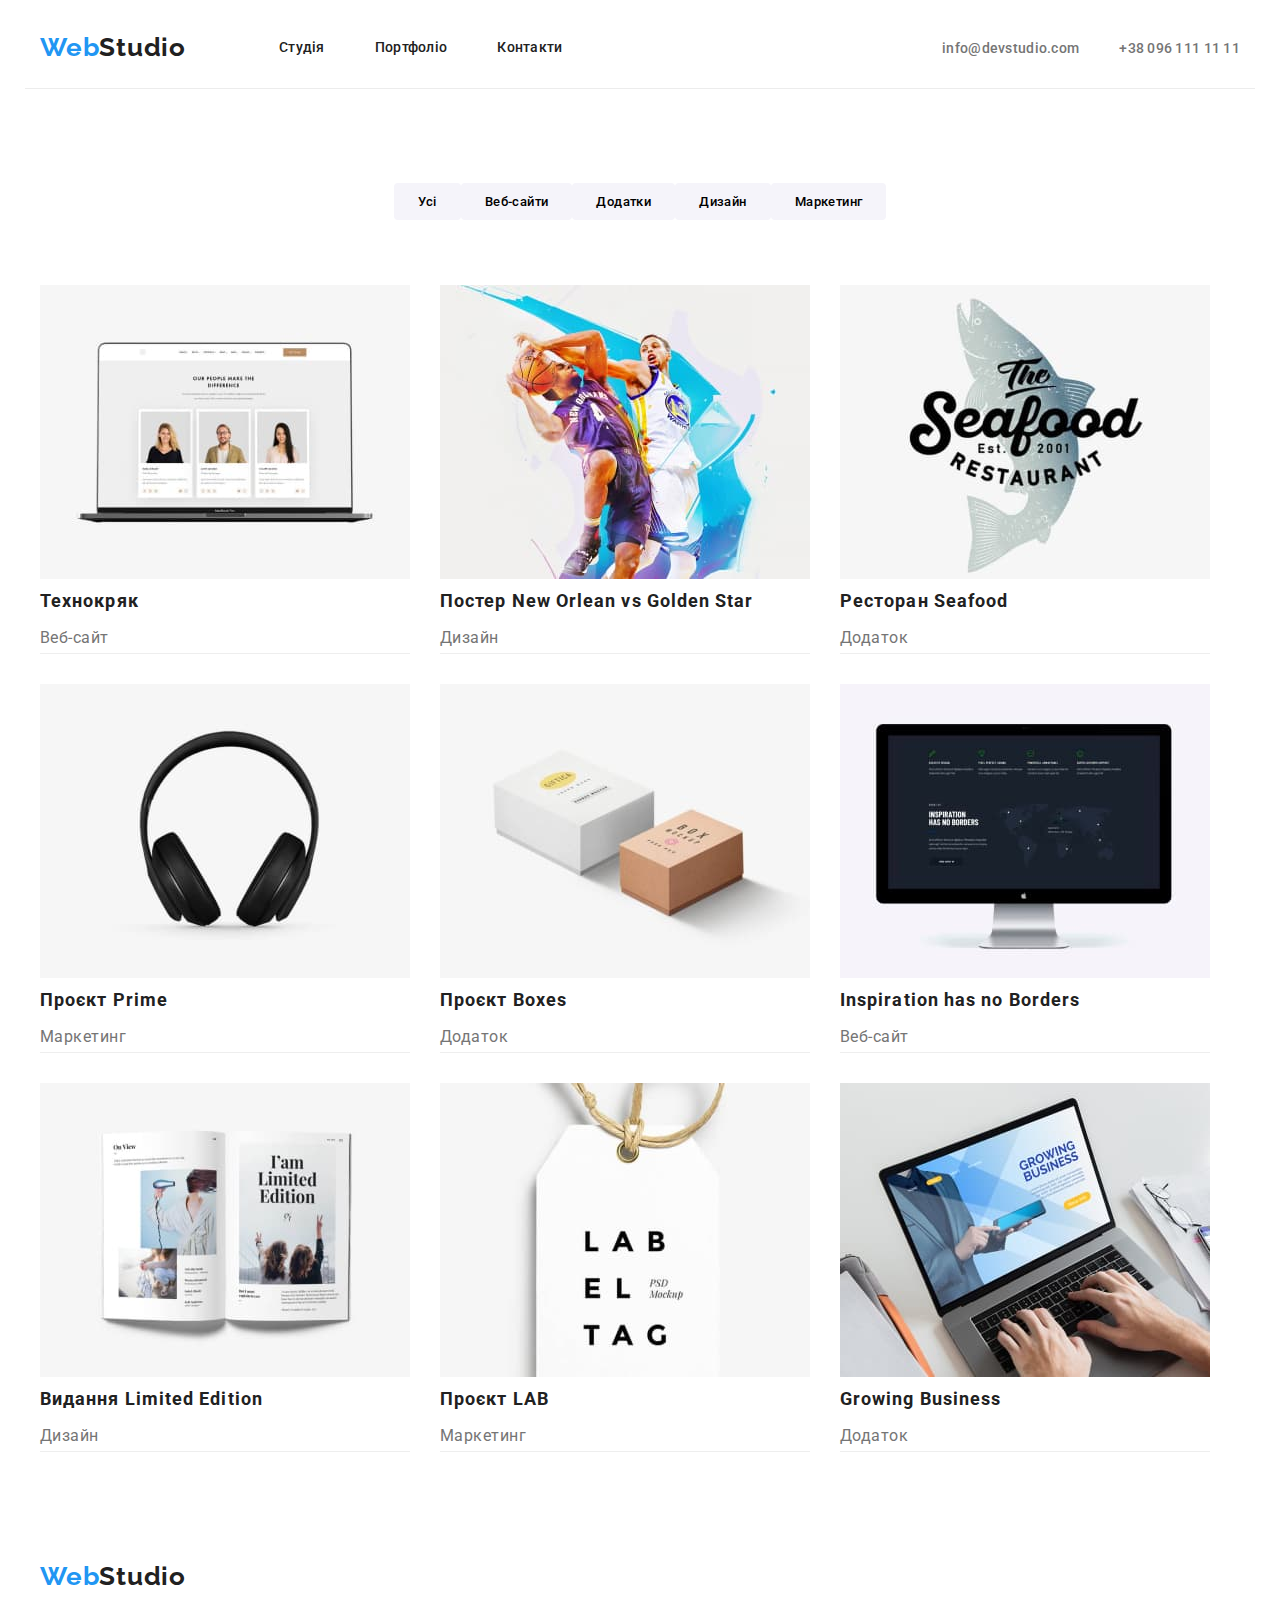
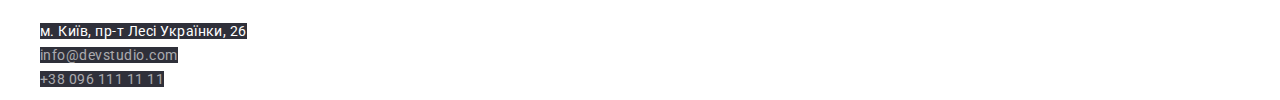
==== portfolio.html @ 1260fddd "+flex-box" ====
<!DOCTYPE html>
<html lang="uk">

<head>
    <meta charset="UTF-8">
    <meta http-equiv="X-UA-Compatible" content="IE=edge">
    <meta name="viewport" content="width=device-width, initial-scale=1.0">
    <title>WebStudio</title>
    <link rel="preconnect" href="https://fonts.googleapis.com">
    <link rel="preconnect" href="https://fonts.gstatic.com" crossorigin>
    <link href="https://fonts.googleapis.com/css2?family=Raleway:wght@700&family=Roboto:wght@400;500;700;900&display=swap"
        rel="stylesheet">
    
    <link rel="stylesheet" href="https://cdnjs.cloudflare.com/ajax/libs/modern-normalize/1.1.0/modern-normalize.min.css"
        integrity="sha512-wpPYUAdjBVSE4KJnH1VR1HeZfpl1ub8YT/NKx4PuQ5NmX2tKuGu6U/JRp5y+Y8XG2tV+wKQpNHVUX03MfMFn9Q=="
        crossorigin="anonymous" referrerpolicy="no-referrer" />
    
    <link rel="stylesheet" href="./css/styles.css">
</head>

<body>

    <header class="header">
        <div class="container header-container">
            <a href="./index.html" class="logo link"><span class="logo-web">Web</span>Studio</a>
            <nav>
                <ul class="header-list list">
                    <li class="item"><a href="./studio.html" class="header-link link">Студія</a></li>
                    <li class="item"><a href="./portfolio.html" class="header-link link">Портфоліо</a></li>
                    <li class="item"><a href="" class="header-link link">Контакти</a></li>
                </ul>
            </nav>
            <ul class="contact-list container-contact">
                <li class="list item"><a href="mailto:info@devstudio.com" class="header-contact link">info@devstudio.com</a>
                </li>
                <li class="list item"><a href="tel:+380961111111" class="header-contact link">+38 096 111 11 11</a></li>
            </ul>
        </div>
    </header>

    <main>
        <h2 class="portfolio-title">Portfolio</h2>
        <section class="section">
            <div class="container">
            <ul class="list filter" >
                <li class="filter-items"><button type="button" class="portfolio-btn">Усі</button></li>
                <li class="filter-items"><button type="button" class="portfolio-btn">Веб-сайти</button></li>
                <li class="filter-items"><button type="button" class="portfolio-btn">Додатки</button></li>
                <li class="filter-items"><button type="button" class="portfolio-btn">Дизайн</button></li>
                <li class="filter-items"><button type="button" class="portfolio-btn">Маркетинг</button></li>
            </ul>
        
            <ul class="list grid">
                <li class="grid-item">
                    <img src="./images/port_1.jpg" alt="Технокряк" width="370">
                    <h3 class="caption">Технокряк</h3>
                    <p class="info">Веб-сайт</p>
                </li>
                <li class="grid-item">
                    <img src="./images/port_2.jpg" alt="Постер New Orlean vs Golden Star" width="370" >
                    <h3 class="caption">Постер New Orlean vs Golden Star</h3>
                    <p class="info">Дизайн</p>
                </li>
                <li class="grid-item">
                    <img src="./images/port_3.jpg" alt="Ресторан Seafood" width="370">
                    <h3 class="caption">Ресторан Seafood</h3>
                    <p class="info">Додаток</p>
                </li>
                <li class="grid-item">
                    <img src="./images/port_4.jpg" alt="Проєкт Prime" width="370">
                    <h3 class="caption">Проєкт Prime</h3>
                    <p class="info">Маркетинг</p>
                </li>
                <li class="grid-item">
                    <img src="./images/port_5.jpg" alt="Проєкт Boxes" width="370">
                    <h3 class="caption">Проєкт Boxes</h3>
                    <p class="info">Додаток</p>
                </li>
                <li class="grid-item">
                    <img src="./images/port_6.jpg" alt="Inspiration has no Borders" width="370">
                    <h3 class="caption">Inspiration has no Borders</h3>
                    <p class="info">Веб-сайт</p>
                </li>
                <li class="grid-item">
                    <img src="./images/port_7.jpg" alt="Видання Limited Edition" width="370">
                    <h3 class="caption">Видання Limited Edition</h3>
                    <p class="info">Дизайн</p>
                </li>
                <li class="grid-item">
                    <img src="./images/port_8.jpg" alt="Проєкт LAB" width="370">
                    <h3 class="caption">Проєкт LAB</h3>
                    <p class="info">Маркетинг</p>
                </li>
                <li class="grid-item">
                    <img src="./images/port_9.jpg" alt="Growing Business" width="370">
                    <h3 class="caption">Growing Business</h3>
                    <p class="info">Додаток</p>
                </li>
            </ul>
            </div>
        </section>
    </main>



    <footer>
        <div class="container">
            <a href="./index.html" class="logo link footer-logo"><span class="logo-web">Web</span>Studio</a>
            <address>
                <ul class="list">
                    <li class="item"><a
                            href="https://www.google.com/maps/place/%D0%B1%D1%83%D0%BB.+%D0%9B%D0%B5%D1%81%D0%B8+%D0%A3%D0%BA%D1%80%D0%B0%D0%B8%D0%BD%D0%BA%D0%B8,+26,+%D0%9A%D0%B8%D0%B5%D0%B2,+02000/@50.4265807,30.5361973,17z/data=!4m13!1m7!3m6!1s0x40d4cf0e033ecbe9:0x57a4dffefec77da0!2z0LHRg9C7LiDQm9C10YHQuCDQo9C60YDQsNC40L3QutC4LCAyNiwg0JrQuNC10LIsIDAyMDAw!3b1!8m2!3d50.4265807!4d30.5383858!3m4!1s0x40d4cf0e033ecbe9:0x57a4dffefec77da0!8m2!3d50.4265807!4d30.5383858"
                            target="_blank" rel="noreferrer noopener" class="map link"> м. Київ, пр-т Лесі Українки, 26</a>
                    </li>
                    <li class="item"><a href="mailto:info@devstudio.com" class="footer-contact link">info@devstudio.com</a>
                    </li>
                    <li class="item"><a href="tel:+380961111111" class="footer-contact link">+38 096 111 11 11</a></li>
                </ul>
            </address>
        </div>
    </footer>
    
</body>
</html>
---- css/styles.css ----
:root{
    --primary-text-color: rgba(33, 33, 33, 1); 
    --text-color: rgba(117, 117, 117, 1);
    --accent-color: #2196F3;
}

p, h1, h2, h3, h4, h5, h6{  
    margin: 0px;
}

ul {
    margin: 0px;
    padding-left: 0px;
}

body {
    font-family: 'Roboto', sans-serif ;
    background-color: #ffffff;
    letter-spacing: 0.03em;
    color: #212121;
}

.link {
    text-decoration: none;
}

.list {
    list-style: none;
}

.container {
    width: 1200px;
    padding-left: 15px;
    padding-right: 15px;
    margin-left: auto;
    margin-right: auto;

}

.header-container {
    display: flex;
    align-items: center;
    border-bottom:  1px solid #ECECEC;;
    
}

.section {
    padding: 94px 0;
}


/* logo */
.logo {
    color: var(--primary-text-color);
    font-family: 'Raleway', sans-serif; 
    font-weight: 700;
    font-size: 26px;
    line-height: 1.2;
    letter-spacing: 0.03em;   
}

.logo-web {
    color: var(--accent-color)
}


/* header list */

.header-list {
    display: flex;
    margin-left: 93px;
}


.header-list .item:not(:last-child) {
    margin-right: 50px;
}


/* header link */

.header-link {
    display: block;
    color: var(--primary-text-color);
    font-weight: 500;
    font-size: 14px;
    line-height: 1.14;
    letter-spacing: 0.02em;
    padding: 32px 0;

}

.header-link:hover,
.header-link:focus
.header-link:visited {
    color: var(--accent-color);
}


/* header contact */

.header-contact{
    color: var(--text-color);
    font-weight: 500;
    font-size: 14px;
    line-height: 1.14;
    letter-spacing: 0.02em;
}

.contact-list {
    display: flex;
    margin-left: auto;
}
.contact-list .item:not(:last-child) {
    margin-right: 40px;
}

.header-contact:hover,
.header-contact:focus,
.footer-contact:hover,
.footer-contact:focus,
.map:hover,
.map:focus
 {
    color: var(--accent-color);
}



/* hero */

.hero{
    text-align: center;
}

.title{
    text-transform: uppercase;
    background-color: #2F303A;
    color:rgba(255, 255, 255, 1); 
    font-weight: 900;
    font-size: 44px;
    line-height: 1.36;
    letter-spacing: 0.06em;  
    margin-bottom: 30px;
}

.btn{
    display: inline-block;
    padding: 10px 24px;

    background-color: var(--accent-color);
    box-shadow: 0px 4px 4px rgba(0, 0, 0, 0.15);
    border-radius: 4px;
    border-color: transparent;

    cursor: pointer;

    color: #ffffff;
    font-weight: 700;
    font-size: 16px;
    line-height: 1.9;
    letter-spacing: 0.06em;
    align-items: center;
    text-align: center; 
}

/* preference */
.preference-list{
    display: flex;
    flex-wrap: wrap;
    justify-content: space-between;
    
}

.preference-item {
    flex-basis: calc((100% - 90px) / 4);
}
.subtitle{
    font-weight: 700;
    font-size: 14px;
    line-height: 1.14;
    text-transform: uppercase;
    margin-bottom: 10px;
}

.text{
    color: var(--text-color);
    font-size: 14px;
    line-height: 1.7;
}

.preference-title,
.portfolio-title {
    position: absolute;
    width: 1px;
    height: 1px;
    margin: -1px;
    border: 0;
    padding: 0;
    white-space: nowrap;
    clip-path: inset(100%);
    clip: rect(0 0 0 0);
    overflow: hidden;
}

/* what we do */
.heading {
    font-weight: 700;
    font-size: 36px;
    line-height: 1.17;
    text-align: center;  
    margin-bottom: 50px; 
}

.working-list{
    display: flex;
}

.working-list .working-item:not(:last-child),
.team-list .team-item:not(:last-child){
    margin-right: 30px;
}


/* team */
.team-list {
    display: flex;
}

.name{
    font-weight: 500;
    font-size: 16px;
    line-height: 1.19;
    margin-bottom: 10px;
}

.name-img {
    margin-bottom: 30px;
}

.desc,
.info {
    color: var(--text-color);
    line-height: 1.19;
}



/* footer */
.footer-logo{
    display: block;
    margin-bottom: 28px;
}

.list .list-item:not(:last-child){
    margin-bottom: 12px;
}
.map{
    color: #ffffff;
    background-color: #2F303A;
    font-style: normal;
    font-size: 14px;
    line-height: 1.7;
}

.footer-contact{
    color: rgba(255, 255, 255, 0.6);
    background-color: #2F303A;
    font-style: normal;
    font-size: 14px;
    line-height: 1.7;
}



/* PORTFOLIO */
.filter{
    display: flex;
    margin-bottom: 50px;
    justify-content: center;
}

.grid{
    display: flex;
    flex-wrap: wrap;
    margin: 0 -15px;
   
}

/* .grid .grid-item:not(:last-child){
    margin: 30px;
} */
.grid-item{
    width: 370px;
    /* flex-basis: calc((100% - 60px) / 3); */
   margin: 15px;
   border-bottom: 1px solid #EEEEEE;
}

.portfolio-btn {
    display: inline-block;
    padding: 6px 22px;

    font-family: 'Roboto';
    font-weight: 500;
    line-height: 1.6;
    letter-spacing: 0.03em;

    background: #F5F4FA;
    border-radius: 4px;
    border-color: transparent;
    cursor: pointer;
}

.filters .filter-items:not(:last-child){
    margin-right: 8px;
}


.portfolio-btn:focus,
.portfolio-btn:hover {
    background-color: var(--accent-color);
    color: #ffffff;
}

.caption{
    font-size: 18px;
    line-height: 2;
    letter-spacing: 0.06em;
    margin-bottom: 4px;
}


.info {
    line-height: 1.875;
}
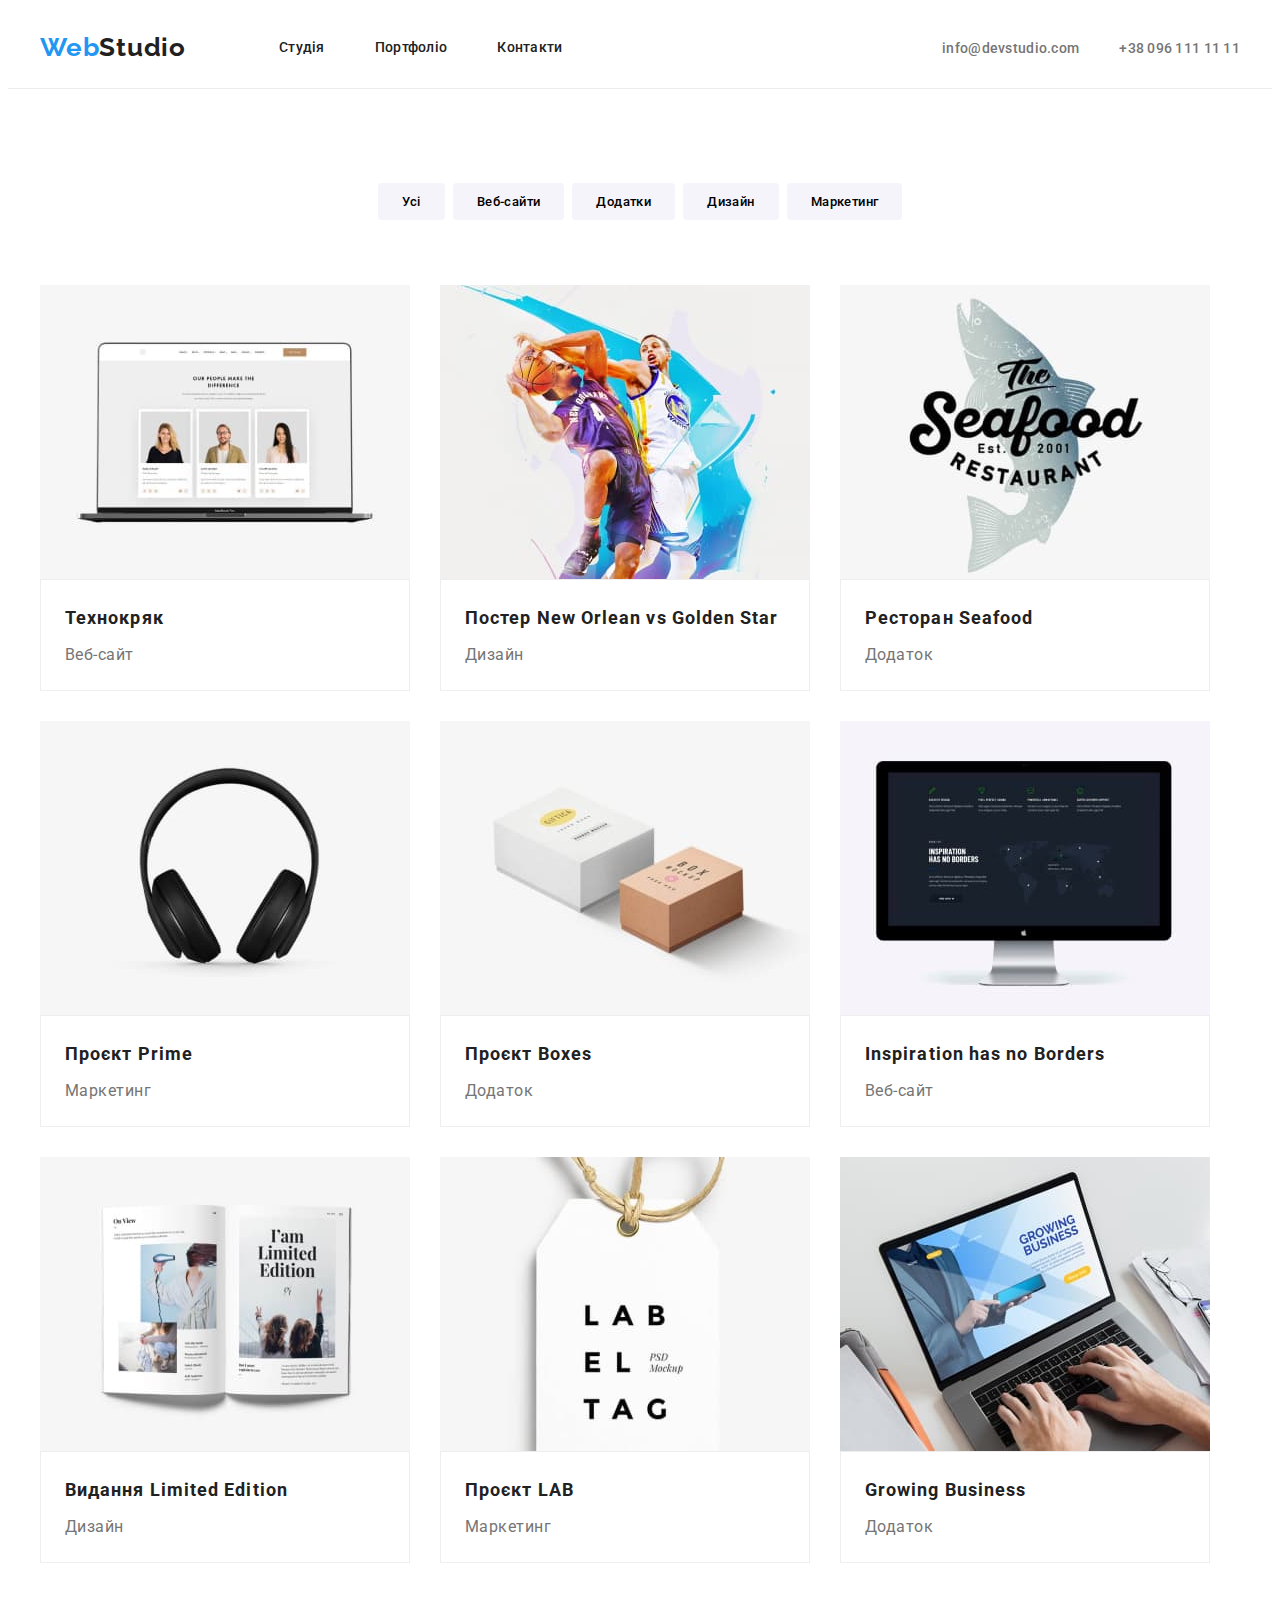
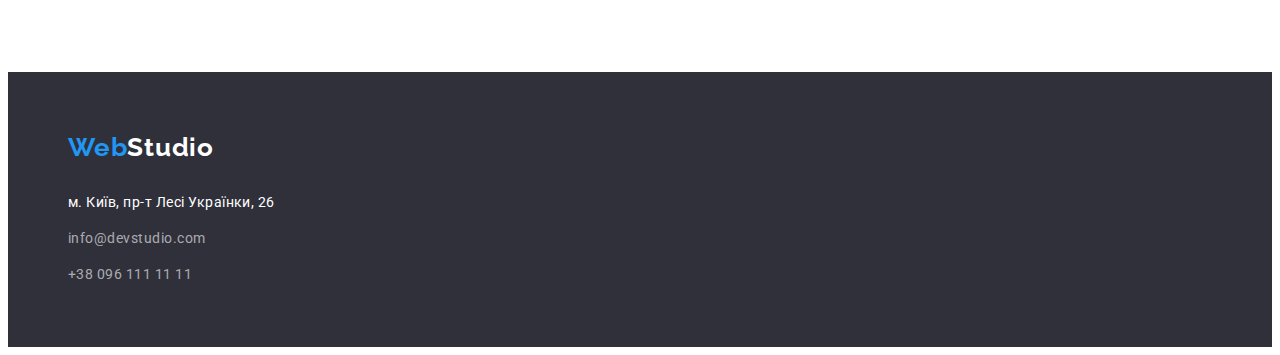
==== commit 2c91eb48: "changes styles" ====
--- a/portfolio.html
+++ b/portfolio.html
@@ -35,7 +35,8 @@
                 </li>
                 <li class="list item"><a href="tel:+380961111111" class="header-contact link">+38 096 111 11 11</a></li>
             </ul>
-        </div>
+        
+            </div>
     </header>
 
     <main>
@@ -52,69 +53,83 @@
         
             <ul class="list grid">
                 <li class="grid-item">
-                    <img src="./images/port_1.jpg" alt="Технокряк" width="370">
+                    <img src="./images/port_1.jpg" alt="Технокряк" width="370" class="pic">
+                    <div class="headline">
                     <h3 class="caption">Технокряк</h3>
                     <p class="info">Веб-сайт</p>
+                    </div>
                 </li>
                 <li class="grid-item">
-                    <img src="./images/port_2.jpg" alt="Постер New Orlean vs Golden Star" width="370" >
-                    <h3 class="caption">Постер New Orlean vs Golden Star</h3>
-                    <p class="info">Дизайн</p>
+                    <img src="./images/port_2.jpg" alt="Постер New Orlean vs Golden Star" width="370" class="pic" >
+                    <div class="headline">
+                        <h3 class="caption">Постер New Orlean vs Golden Star</h3>
+                    <p class="info">Дизайн</p></div>
                 </li>
                 <li class="grid-item">
-                    <img src="./images/port_3.jpg" alt="Ресторан Seafood" width="370">
-                    <h3 class="caption">Ресторан Seafood</h3>
-                    <p class="info">Додаток</p>
+                    <img src="./images/port_3.jpg" alt="Ресторан Seafood" width="370" class="pic">
+                    <div class="headline">
+                        <h3 class="caption">Ресторан Seafood</h3>
+                    <p class="info">Додаток</p></div>
                 </li>
                 <li class="grid-item">
-                    <img src="./images/port_4.jpg" alt="Проєкт Prime" width="370">
-                    <h3 class="caption">Проєкт Prime</h3>
-                    <p class="info">Маркетинг</p>
+                    <img src="./images/port_4.jpg" alt="Проєкт Prime" width="370" class="pic">
+                    <div class="headline">
+                        <h3 class="caption">Проєкт Prime</h3>
+                    <p class="info">Маркетинг</p></div>
                 </li>
                 <li class="grid-item">
-                    <img src="./images/port_5.jpg" alt="Проєкт Boxes" width="370">
-                    <h3 class="caption">Проєкт Boxes</h3>
-                    <p class="info">Додаток</p>
+                    <img src="./images/port_5.jpg" alt="Проєкт Boxes" width="370" class="pic">
+                    <div class="headline"><h3 class="caption">Проєкт Boxes</h3>
+                    <p class="info">Додаток</p> 
+                    </div>
+                
                 </li>
                 <li class="grid-item">
-                    <img src="./images/port_6.jpg" alt="Inspiration has no Borders" width="370">
-                    <h3 class="caption">Inspiration has no Borders</h3>
-                    <p class="info">Веб-сайт</p>
+                    <img src="./images/port_6.jpg" alt="Inspiration has no Borders" width="370" class="pic">
+                    <div class="headline">
+                        <h3 class="caption">Inspiration has no Borders</h3>
+                    <p class="info">Веб-сайт</p></div>
                 </li>
                 <li class="grid-item">
-                    <img src="./images/port_7.jpg" alt="Видання Limited Edition" width="370">
-                    <h3 class="caption">Видання Limited Edition</h3>
-                    <p class="info">Дизайн</p>
+                    <img src="./images/port_7.jpg" alt="Видання Limited Edition" width="370" class="pic">
+                    <div class="headline">
+                        <h3 class="caption">Видання Limited Edition</h3>
+                    <p class="info">Дизайн</p></div>
                 </li>
                 <li class="grid-item">
-                    <img src="./images/port_8.jpg" alt="Проєкт LAB" width="370">
-                    <h3 class="caption">Проєкт LAB</h3>
-                    <p class="info">Маркетинг</p>
+                    <img src="./images/port_8.jpg" alt="Проєкт LAB" width="370" class="pic">
+                    <div class="headline">
+                        <h3 class="caption">Проєкт LAB</h3>
+                    <p class="info">Маркетинг</p></div>
                 </li>
                 <li class="grid-item">
-                    <img src="./images/port_9.jpg" alt="Growing Business" width="370">
+                    <img src="./images/port_9.jpg" alt="Growing Business" width="370" class="pic">
+                    <div class="headline">
                     <h3 class="caption">Growing Business</h3>
-                    <p class="info">Додаток</p>
+                    <p class="info">Додаток</p></div>
+
                 </li>
             </ul>
+            
             </div>
         </section>
     </main>
 
 
 
-    <footer>
-        <div class="container">
-            <a href="./index.html" class="logo link footer-logo"><span class="logo-web">Web</span>Studio</a>
+    <footer class="footer">
+        <div class="container footer-container ">
+            <a href="./index.html" class="logo link footer-logo"><span class="logo-web">Web</span><span
+                    class="logo-studio">Studio</span></a>
             <address>
                 <ul class="list">
-                    <li class="item"><a
+                    <li class="list-item"><a
                             href="https://www.google.com/maps/place/%D0%B1%D1%83%D0%BB.+%D0%9B%D0%B5%D1%81%D0%B8+%D0%A3%D0%BA%D1%80%D0%B0%D0%B8%D0%BD%D0%BA%D0%B8,+26,+%D0%9A%D0%B8%D0%B5%D0%B2,+02000/@50.4265807,30.5361973,17z/data=!4m13!1m7!3m6!1s0x40d4cf0e033ecbe9:0x57a4dffefec77da0!2z0LHRg9C7LiDQm9C10YHQuCDQo9C60YDQsNC40L3QutC4LCAyNiwg0JrQuNC10LIsIDAyMDAw!3b1!8m2!3d50.4265807!4d30.5383858!3m4!1s0x40d4cf0e033ecbe9:0x57a4dffefec77da0!8m2!3d50.4265807!4d30.5383858"
                             target="_blank" rel="noreferrer noopener" class="map link"> м. Київ, пр-т Лесі Українки, 26</a>
                     </li>
-                    <li class="item"><a href="mailto:info@devstudio.com" class="footer-contact link">info@devstudio.com</a>
-                    </li>
-                    <li class="item"><a href="tel:+380961111111" class="footer-contact link">+38 096 111 11 11</a></li>
+                    <li class="list-item"><a href="mailto:info@devstudio.com"
+                            class="footer-contact link">info@devstudio.com</a></li>
+                    <li class="list-item"><a href="tel:+380961111111" class="footer-contact link">+38 096 111 11 11</a></li>
                 </ul>
             </address>
         </div>
--- a/css/styles.css
+++ b/css/styles.css
@@ -37,15 +37,17 @@
 
 }
 
+.header {
+    border-bottom: 1px solid #ECECEC;
+}
+
 .header-container {
     display: flex;
     align-items: center;
-    border-bottom:  1px solid #ECECEC;;
-    
 }
 
 .section {
-    padding: 94px 0;
+    padding:  94px 0;
 }
 
 
@@ -58,7 +60,6 @@
     line-height: 1.2;
     letter-spacing: 0.03em;   
 }
-
 .logo-web {
     color: var(--accent-color)
 }
@@ -70,8 +71,6 @@
     display: flex;
     margin-left: 93px;
 }
-
-
 .header-list .item:not(:last-child) {
     margin-right: 50px;
 }
@@ -87,9 +86,7 @@
     line-height: 1.14;
     letter-spacing: 0.02em;
     padding: 32px 0;
-
-}
-
+}
 .header-link:hover,
 .header-link:focus
 .header-link:visited {
@@ -106,15 +103,14 @@
     line-height: 1.14;
     letter-spacing: 0.02em;
 }
-
 .contact-list {
     display: flex;
     margin-left: auto;
 }
+
 .contact-list .item:not(:last-child) {
     margin-right: 40px;
 }
-
 .header-contact:hover,
 .header-contact:focus,
 .footer-contact:hover,
@@ -126,16 +122,15 @@
 }
 
 
-
 /* hero */
 
 .hero{
     text-align: center;
-}
-
+    padding: 200px 0;
+    background-color: #2F303A;
+}
 .title{
     text-transform: uppercase;
-    background-color: #2F303A;
     color:rgba(255, 255, 255, 1); 
     font-weight: 900;
     font-size: 44px;
@@ -143,7 +138,6 @@
     letter-spacing: 0.06em;  
     margin-bottom: 30px;
 }
-
 .btn{
     display: inline-block;
     padding: 10px 24px;
@@ -165,13 +159,12 @@
 }
 
 /* preference */
+
 .preference-list{
     display: flex;
     flex-wrap: wrap;
-    justify-content: space-between;
-    
-}
-
+    justify-content: space-between;  
+}
 .preference-item {
     flex-basis: calc((100% - 90px) / 4);
 }
@@ -182,13 +175,11 @@
     text-transform: uppercase;
     margin-bottom: 10px;
 }
-
 .text{
     color: var(--text-color);
     font-size: 14px;
     line-height: 1.7;
 }
-
 .preference-title,
 .portfolio-title {
     position: absolute;
@@ -203,7 +194,12 @@
     overflow: hidden;
 }
 
+
 /* what we do */
+
+.work-section {
+    padding-top: 0;
+}
 .heading {
     font-weight: 700;
     font-size: 36px;
@@ -211,11 +207,9 @@
     text-align: center;  
     margin-bottom: 50px; 
 }
-
 .working-list{
     display: flex;
 }
-
 .working-list .working-item:not(:last-child),
 .team-list .team-item:not(:last-child){
     margin-right: 30px;
@@ -223,21 +217,24 @@
 
 
 /* team */
+
 .team-list {
     display: flex;
-}
-
+    justify-content:space-between;
+}
+.content {
+    /* padding: 0 0 20px 70px; */
+    text-align: center;
+}
 .name{
     font-weight: 500;
     font-size: 16px;
     line-height: 1.19;
     margin-bottom: 10px;
 }
-
 .name-img {
     margin-bottom: 30px;
 }
-
 .desc,
 .info {
     color: var(--text-color);
@@ -245,27 +242,31 @@
 }
 
 
-
 /* footer */
+.footer {
+    background-color: #2F303A;
+}
+.footer-container{
+    padding: 60px;
+}
 .footer-logo{
     display: block;
     margin-bottom: 28px;
 }
-
+.logo-studio{
+    color: #ffffff;
+}
 .list .list-item:not(:last-child){
     margin-bottom: 12px;
 }
 .map{
     color: #ffffff;
-    background-color: #2F303A;
     font-style: normal;
     font-size: 14px;
     line-height: 1.7;
 }
-
 .footer-contact{
     color: rgba(255, 255, 255, 0.6);
-    background-color: #2F303A;
     font-style: normal;
     font-size: 14px;
     line-height: 1.7;
@@ -279,24 +280,23 @@
     margin-bottom: 50px;
     justify-content: center;
 }
-
+.filter .filter-items:not(:last-child){
+    margin-right: 8px;
+}
 .grid{
     display: flex;
     flex-wrap: wrap;
-    margin: 0 -15px;
-   
-}
-
-/* .grid .grid-item:not(:last-child){
-    margin: 30px;
-} */
+    margin: 0 -15px;  
+}
 .grid-item{
     width: 370px;
     /* flex-basis: calc((100% - 60px) / 3); */
    margin: 15px;
-   border-bottom: 1px solid #EEEEEE;
-}
-
+}
+.headline {
+    padding: 20px 24px;
+    border: 1px solid #EEEEEE;
+}
 .portfolio-btn {
     display: inline-block;
     padding: 6px 22px;
@@ -311,29 +311,23 @@
     border-color: transparent;
     cursor: pointer;
 }
-
-.filters .filter-items:not(:last-child){
-    margin-right: 8px;
-}
-
-
 .portfolio-btn:focus,
 .portfolio-btn:hover {
     background-color: var(--accent-color);
     color: #ffffff;
 }
-
 .caption{
     font-size: 18px;
     line-height: 2;
     letter-spacing: 0.06em;
     margin-bottom: 4px;
 }
-
-
 .info {
     line-height: 1.875;
 }
-
-
-
+.pic {
+    display: block;
+}
+
+
+
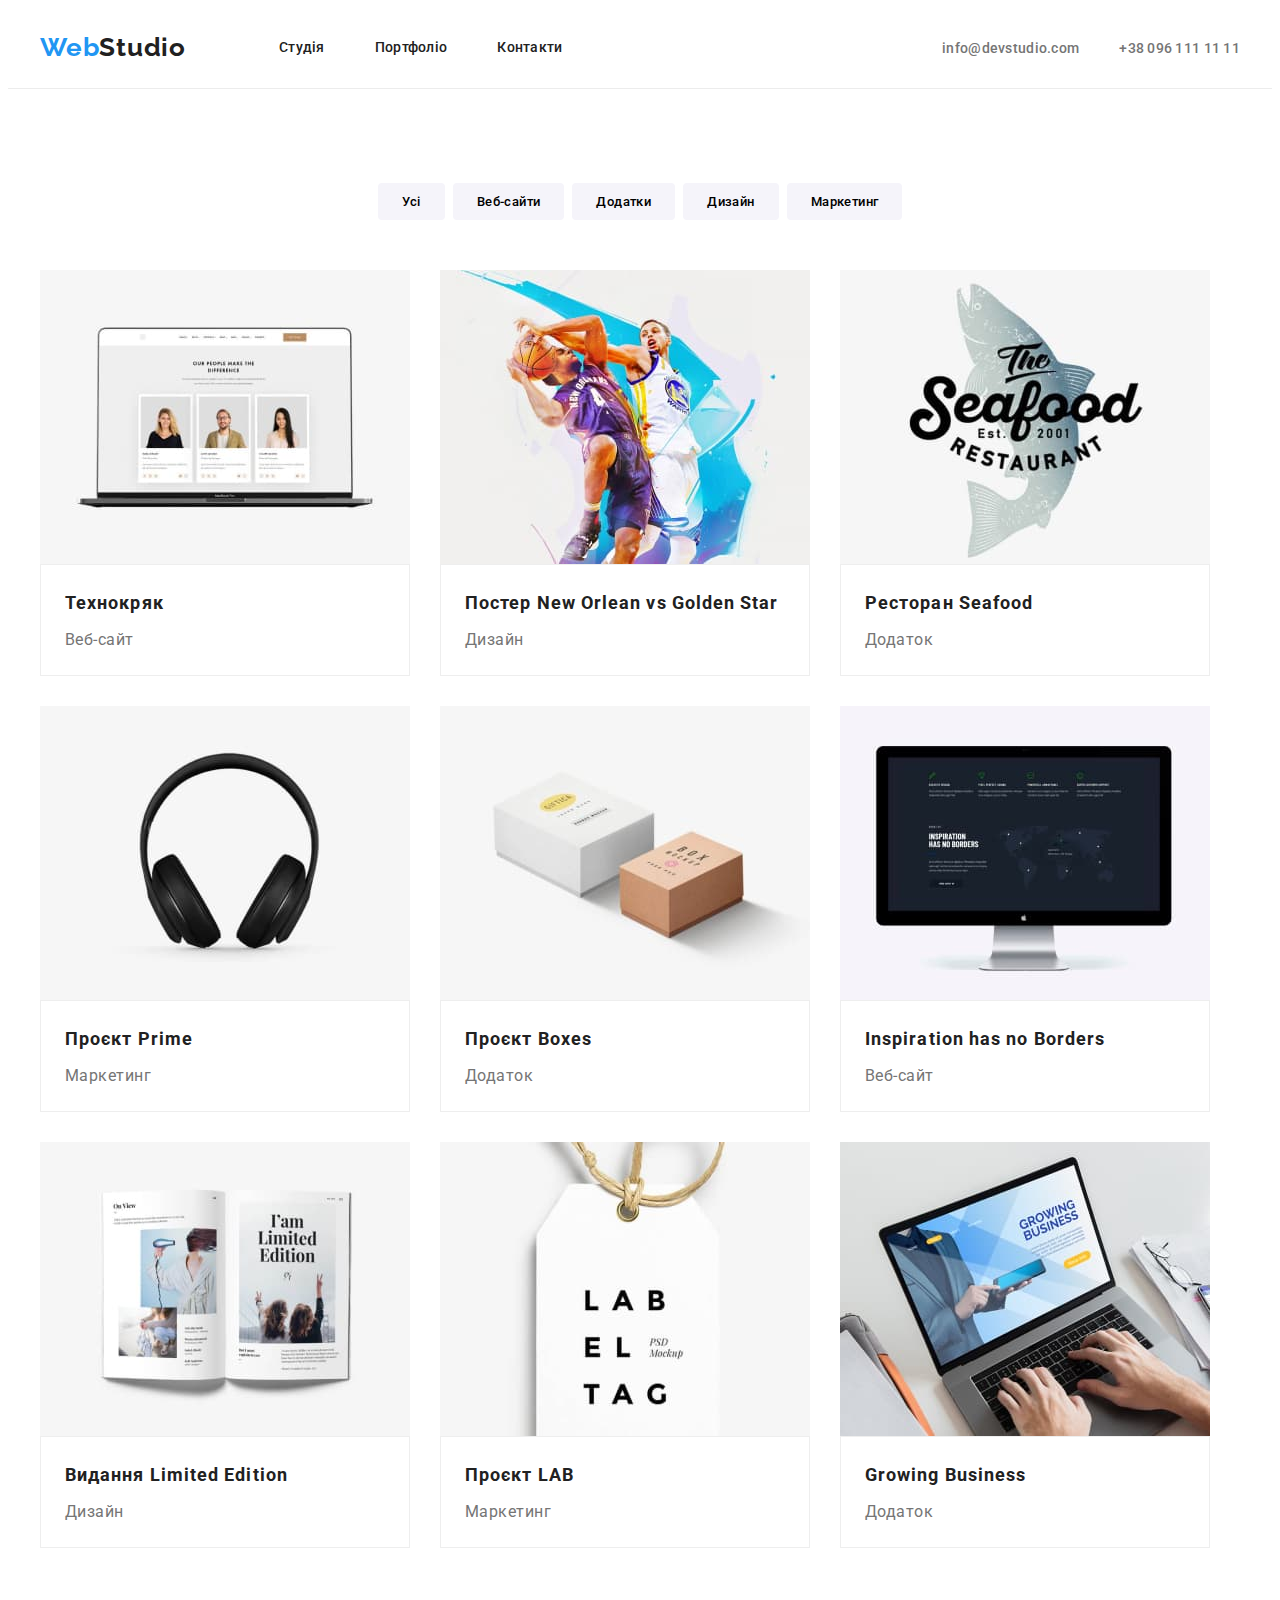
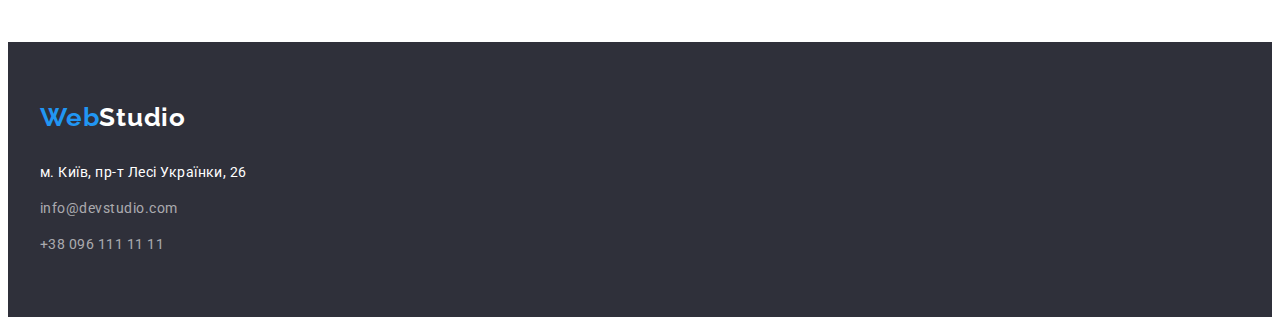
==== commit 07f8a9b1: "changed" ====
--- a/portfolio.html
+++ b/portfolio.html
@@ -25,7 +25,7 @@
             <a href="./index.html" class="logo link"><span class="logo-web">Web</span>Studio</a>
             <nav>
                 <ul class="header-list list">
-                    <li class="item"><a href="./studio.html" class="header-link link">Студія</a></li>
+                    <li class="item"><a href="./index.html" class="header-link link">Студія</a></li>
                     <li class="item"><a href="./portfolio.html" class="header-link link">Портфоліо</a></li>
                     <li class="item"><a href="" class="header-link link">Контакти</a></li>
                 </ul>
@@ -118,7 +118,7 @@
 
 
     <footer class="footer">
-        <div class="container footer-container ">
+        <div class="container">
             <a href="./index.html" class="logo link footer-logo"><span class="logo-web">Web</span><span
                     class="logo-studio">Studio</span></a>
             <address>
--- a/css/styles.css
+++ b/css/styles.css
@@ -245,9 +245,7 @@
 /* footer */
 .footer {
     background-color: #2F303A;
-}
-.footer-container{
-    padding: 60px;
+    padding: 60px 0;
 }
 .footer-logo{
     display: block;
@@ -286,7 +284,7 @@
 .grid{
     display: flex;
     flex-wrap: wrap;
-    margin: 0 -15px;  
+    margin: -15px;  
 }
 .grid-item{
     width: 370px;
